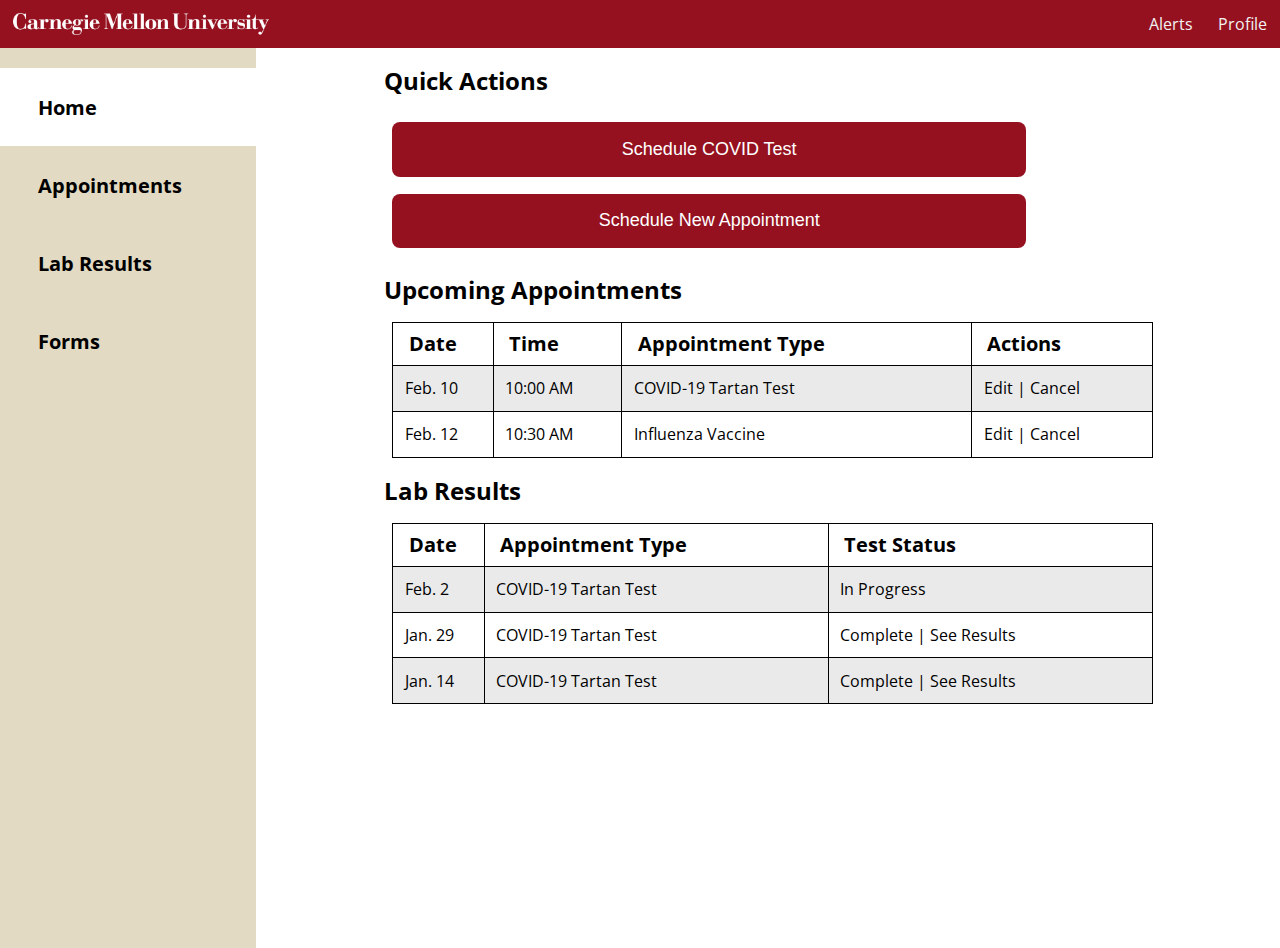
==== index.html @ 4715a579 "adding index.html" ====
<!DOCTYPE html>
<html>
    <head>
        <!-- styles -->
        <link rel="stylesheet" type="text/css" href="style.css">
        <!-- fonts -->
        <link href='https://fonts.googleapis.com/css?family=Open Sans' rel='stylesheet'>
    </head>


    <body>
        <div id="topnav">
            <img src="logo.png" id="logo">
                <a href="#profile">Profile</a>
                <a href="#alerts">Alerts</a>
        </div>

        <div id="sidenav">
            <h2>
            <ul id="links">
                <li class='active'> Home</li>
                <li><a href="#appointments">Appointments</a></li>
                <li><a href="#labresults">Lab Results</a></li>
                <li><a href="#forms">Forms</a></li>
            </ul>
        </h2>
        </div>

        <div id="content">
            <h1> Quick Actions </h1>
                <button><a class="buttonlink" href="productdetail.html">Schedule COVID Test</a> </button>
                <br>
                <button> <a class="buttonlink" href="productbrowsing.html"> Schedule New Appointment</a> </button>

            <h1> Upcoming Appointments </h1>
                <table id="upcoming-appointments-tb">
                    <tr>
                        <th> Date </th>
                        <th> Time </th>
                        <th> Appointment Type </th>
                        <th> Actions </th>
                    </tr>
                    <tr>
                        <td> Feb. 10 </td>
                        <td> 10:00 AM </td>
                        <td> COVID-19 Tartan Test </td>
                        <td> <a href="#edit">Edit</a> | <a href="#cancel">Cancel</a> </td>
                    </tr>
                    <tr>
                        <td> Feb. 12 </td>
                        <td> 10:30 AM </td>
                        <td> Influenza Vaccine </td>
                        <td> <a href="#edit">Edit</a> | <a href="#cancel">Cancel</a> </td>
                    </tr>
                </table>

            <h1> Lab Results </h1>
                <table id="lab-results-tb">
                    <tr>
                        <th> Date </th>
                        <th> Appointment Type </th>
                        <th> Test Status </th>
                    </tr>
                    <tr>
                        <td> Feb. 2 </td>
                        <td> COVID-19 Tartan Test </td>
                        <td> In Progress </td>
                    </tr>
                    <tr>
                        <td> Jan. 29 </td>
                        <td> COVID-19 Tartan Test </td>
                        <td>  <a href="#seeresults">Complete | See Results</a> </td>
                    </tr>
                    <tr>
                        <td> Jan. 14 </td>
                        <td> COVID-19 Tartan Test </td>
                        <td> <a href="#seeresults">Complete | See Results</a> </td>
                    </tr>
                </table>

        </div>


    </body>
</html>
---- style.css ----
body {
  margin: 0;
  font-family: 'Open Sans', Helvetica, sans-serif;
}

/*********** TOP NAV ************/
#topnav {
  overflow: hidden;
  background-color: #951120;
  clear: both;
}

#topnav a {
  color: #f2f2f2;
  text-align: center;
  padding: 1%;
  font-size: 16px;
  float:  right;
}

#logo {
  display: block;
  padding: 1%;
  width: 20%;
  float:  left;

}

/*********** SIDE NAV ************/

h2{
  font-size:  20px;
}

#sidenav {
  height: 100vh;
  width: 20%;
  background-color: #e3dac3;
  float: left;
}


#links {
  list-style: none;
}

.active{
  background-color: #FFF;
}


ul{
  padding: 0%;
}

li{
  padding: 10% 10% 10% 15%;
}

a{
  text-decoration: none;
  color:  #000;
}


a:hover{
  text-decoration:  underline;
}


/*********** HOME PAGE CONTENT************/

#content {
  float: left;
  text-align: left;
  margin-left: 10%;
  width: 66%;
}

button {
  background-color: #951120;
  border:  none;
  color:  white;
  padding-top: 2%;
  padding-bottom:  2%;
  text-align:  center;
  text-decoration: none;
  display:  inline-block;
  font-size:  18px;
  border-radius: 8px;
  width:  75%;
  margin: 1%;
}

.buttonlink{
  color: white;
}

h1{
  font-size: 24px;
  font-weight: bold;
}


table {
  margin:  1%;
  text-align: left;
}

#upcoming-appointments-tb, #lab-results-tb{
border:  1px solid #000;
padding: 2%;
border-collapse:  collapse;
width:  90%;
}

#upcoming-appointments-tb td, #upcoming-appointments-tb th,#lab-results-tb td, #lab-results-tb th{
  border:  1px solid #000;
  padding:  1.5%;
}

#upcoming-appointments-tb th, #lab-results-tb th {
  padding: 1% 5% 1% 2%;
  text-align: left;
  background-color: #FFF;
  color: black;
  font-weight: bold;
  font-size: 20px;
}

#upcoming-appointments-tb tr:nth-child(even), #lab-results-tb tr:nth-child(even) {
  background-color: #EAEAEA;
}


/*********** PRODUCT PAGE CONTENT************/

.container {
  display: block;
  position: relative;
  margin-left: 20%;
  margin-bottom: 5%;
  cursor: pointer;
  font-size: 18px;
  width: 50%;
}

.container input {
  position: absolute;
  opacity: 0;
  cursor: pointer;
}

.checkmark {
  position: absolute;
  top: 1%;
  left: -42%;
  height: 25px;
  width: 25px;
  background-color: #eee;
  border-radius: 50%;
}

.container input:checked ~ .checkmark {
  background-color: #951120;
}

.checkmark:after {
  content: "";
  position: absolute;
  display: none;
}

.container input:checked ~ .checkmark:after {
  display: block;
}

.container .checkmark:after {
  top: 9px;
  left: 9px;
  width: 8px;
  height: 8px;
  border-radius: 50%;
  background: white;
}

#small-button{
  width: 50%;
  margin-top:  10%;
}

.col1 {
  float:  left;
  width:  45%;
}

.col2 {
  float:  left;
  width:  50%;
}


/*********** DETAIL PAGE CONTENT************/
select{
  padding: 2% 5% 2% 2%;
  width:  90%;
}

.time{
  background-color: #FFF;
  color: black;
  border: 2px solid #C4C4C4;
  margin-top: 10px;
  width:  auto;
  padding: 5%;
  font-size: 14px;
  padding: 5% 5% 5% 5%;
}

.col3{
  float:  left;
  width: 40%;
}


#confirm-button{
  margin-top:  10%;
  margin-left: 8%;
  width: 50%;
}

.back{
  margin-left: 5%;
}
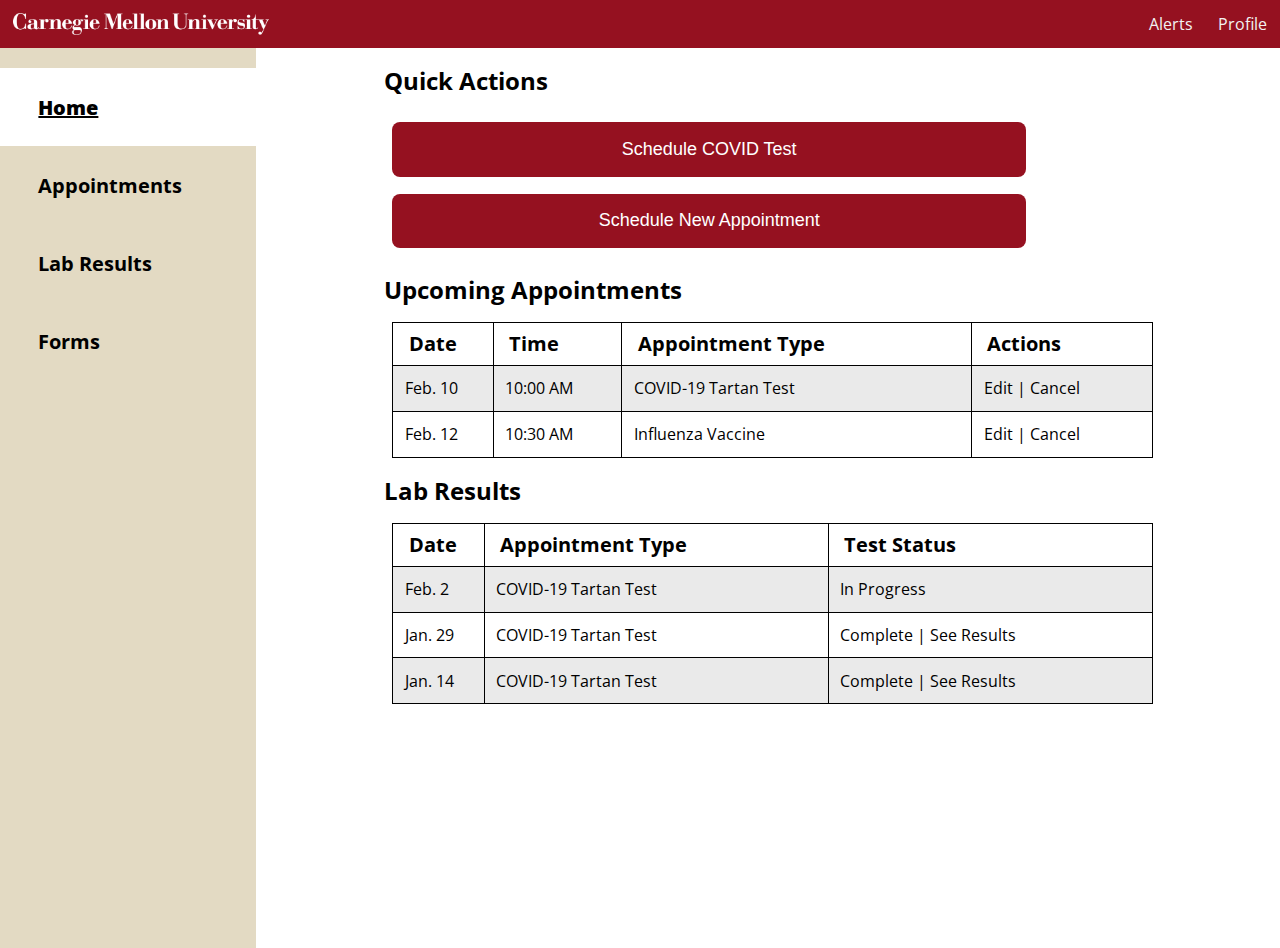
==== commit 6969b539: "added stylization to files" ====
--- a/index.html
+++ b/index.html
@@ -5,6 +5,8 @@
         <link rel="stylesheet" type="text/css" href="style.css">
         <!-- fonts -->
         <link href='https://fonts.googleapis.com/css?family=Open Sans' rel='stylesheet'>
+        <!-- title -->
+        <title>CMU Health Services Home Page</title>
     </head>
 
 
@@ -14,6 +16,7 @@
                 <a href="#profile">Profile</a>
                 <a href="#alerts">Alerts</a>
         </div>
+
 
         <div id="sidenav">
             <h2>
@@ -25,6 +28,7 @@
             </ul>
         </h2>
         </div>
+
 
         <div id="content">
             <h1> Quick Actions </h1>
@@ -77,9 +81,7 @@
                         <td> <a href="#seeresults">Complete | See Results</a> </td>
                     </tr>
                 </table>
+        </div>
+    </body>
+</html>
 
-        </div>
-
-
-    </body>
-</html>--- a/style.css
+++ b/style.css
@@ -1,4 +1,4 @@
-
+/*********** ENTIRE WEBSITE ************/
 body {
   margin: 0;
   font-family: 'Open Sans', Helvetica, sans-serif;
@@ -24,15 +24,9 @@
   padding: 1%;
   width: 20%;
   float:  left;
-
 }
 
 /*********** SIDE NAV ************/
-
-h2{
-  font-size:  20px;
-}
-
 #sidenav {
   height: 100vh;
   width: 20%;
@@ -40,6 +34,9 @@
   float: left;
 }
 
+h2{
+  font-size:  20px;
+}
 
 #links {
   list-style: none;
@@ -47,8 +44,9 @@
 
 .active{
   background-color: #FFF;
-}
-
+  text-decoration: underline;
+  font-weight: 900;
+}
 
 ul{
   padding: 0%;
@@ -63,14 +61,12 @@
   color:  #000;
 }
 
-
 a:hover{
   text-decoration:  underline;
 }
 
 
 /*********** HOME PAGE CONTENT************/
-
 #content {
   float: left;
   text-align: left;
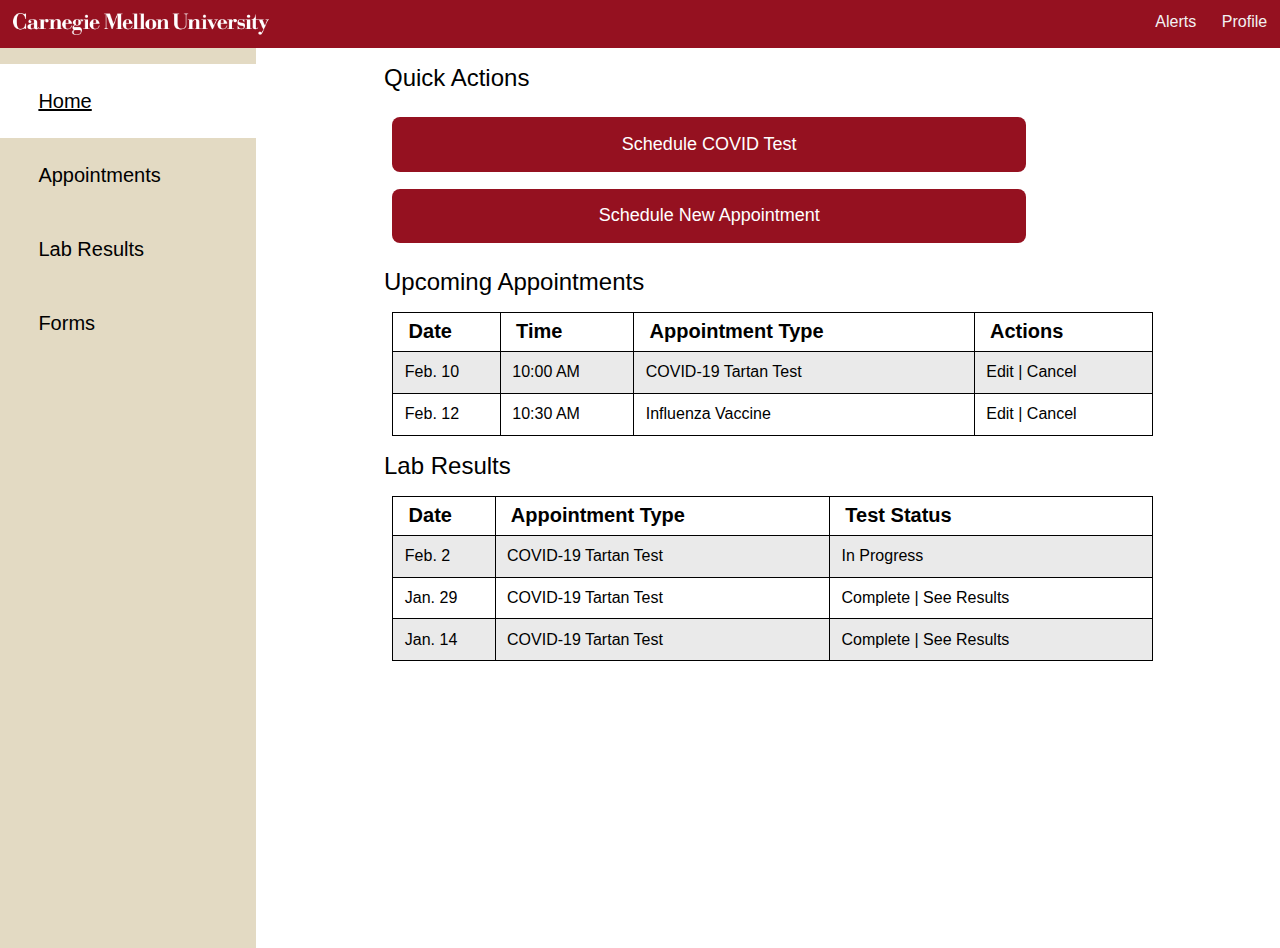
==== commit 9ec2800b: "html and css validation" ====
--- a/index.html
+++ b/index.html
@@ -1,40 +1,40 @@
 <!DOCTYPE html>
-<html>
+<html lang="en-us">
     <head>
         <!-- styles -->
         <link rel="stylesheet" type="text/css" href="style.css">
         <!-- fonts -->
-        <link href='https://fonts.googleapis.com/css?family=Open Sans' rel='stylesheet'>
+        <link href='https://fonts.googleapis.com/css?family=OpenSans' rel='stylesheet'>
         <!-- title -->
         <title>CMU Health Services Home Page</title>
+        <!-- encoding -->
+        <meta charset="utf-8"/>
     </head>
 
 
     <body>
         <div id="topnav">
-            <img src="logo.png" id="logo">
+            <img src="logo.png" alt="CMU logo" id="logo">
                 <a href="#profile">Profile</a>
                 <a href="#alerts">Alerts</a>
         </div>
 
 
         <div id="sidenav">
-            <h2>
             <ul id="links">
-                <li class='active'> Home</li>
-                <li><a href="#appointments">Appointments</a></li>
-                <li><a href="#labresults">Lab Results</a></li>
-                <li><a href="#forms">Forms</a></li>
+                <li class="h2" id="active"> Home</li>
+                <li class="h2"><a href="#appointments">Appointments</a></li>
+                <li class="h2"><a href="#labresults">Lab Results</a></li>
+                <li class="h2"><a href="#forms">Forms</a></li>
             </ul>
-        </h2>
         </div>
 
 
         <div id="content">
             <h1> Quick Actions </h1>
-                <button><a class="buttonlink" href="productdetail.html">Schedule COVID Test</a> </button>
+                <a class="buttonlink" href="productdetail.html">Schedule COVID Test</a>
                 <br>
-                <button> <a class="buttonlink" href="productbrowsing.html"> Schedule New Appointment</a> </button>
+                <a class="buttonlink" href="productbrowsing.html"> Schedule New Appointment</a>
 
             <h1> Upcoming Appointments </h1>
                 <table id="upcoming-appointments-tb">
--- a/style.css
+++ b/style.css
@@ -34,18 +34,18 @@
   float: left;
 }
 
-h2{
-  font-size:  20px;
-}
-
 #links {
   list-style: none;
 }
 
-.active{
+.h2{
+  font-size: 20px;
+  font-weight: normal;
+}
+
+#active{
   background-color: #FFF;
   text-decoration: underline;
-  font-weight: 900;
 }
 
 ul{
@@ -74,7 +74,8 @@
   width: 66%;
 }
 
-button {
+.buttonlink{
+  color: white;
   background-color: #951120;
   border:  none;
   color:  white;
@@ -89,13 +90,9 @@
   margin: 1%;
 }
 
-.buttonlink{
-  color: white;
-}
-
 h1{
   font-size: 24px;
-  font-weight: bold;
+  font-weight: normal;
 }
 
 
@@ -181,9 +178,9 @@
   background: white;
 }
 
-#small-button{
+#smallbutton{
   width: 50%;
-  margin-top:  10%;
+  margin-top: 1%;
 }
 
 .col1 {
@@ -201,6 +198,21 @@
 select{
   padding: 2% 5% 2% 2%;
   width:  90%;
+}
+
+button {
+  background-color: #951120;
+  border:  none;
+  color:  white;
+  padding-top: 2%;
+  padding-bottom:  2%;
+  text-align:  center;
+  text-decoration: none;
+  display:  inline-block;
+  font-size:  18px;
+  border-radius: 8px;
+  width:  75%;
+  margin: 1%;
 }
 
 .time{
@@ -219,7 +231,6 @@
   width: 40%;
 }
 
-
 #confirm-button{
   margin-top:  10%;
   margin-left: 8%;
